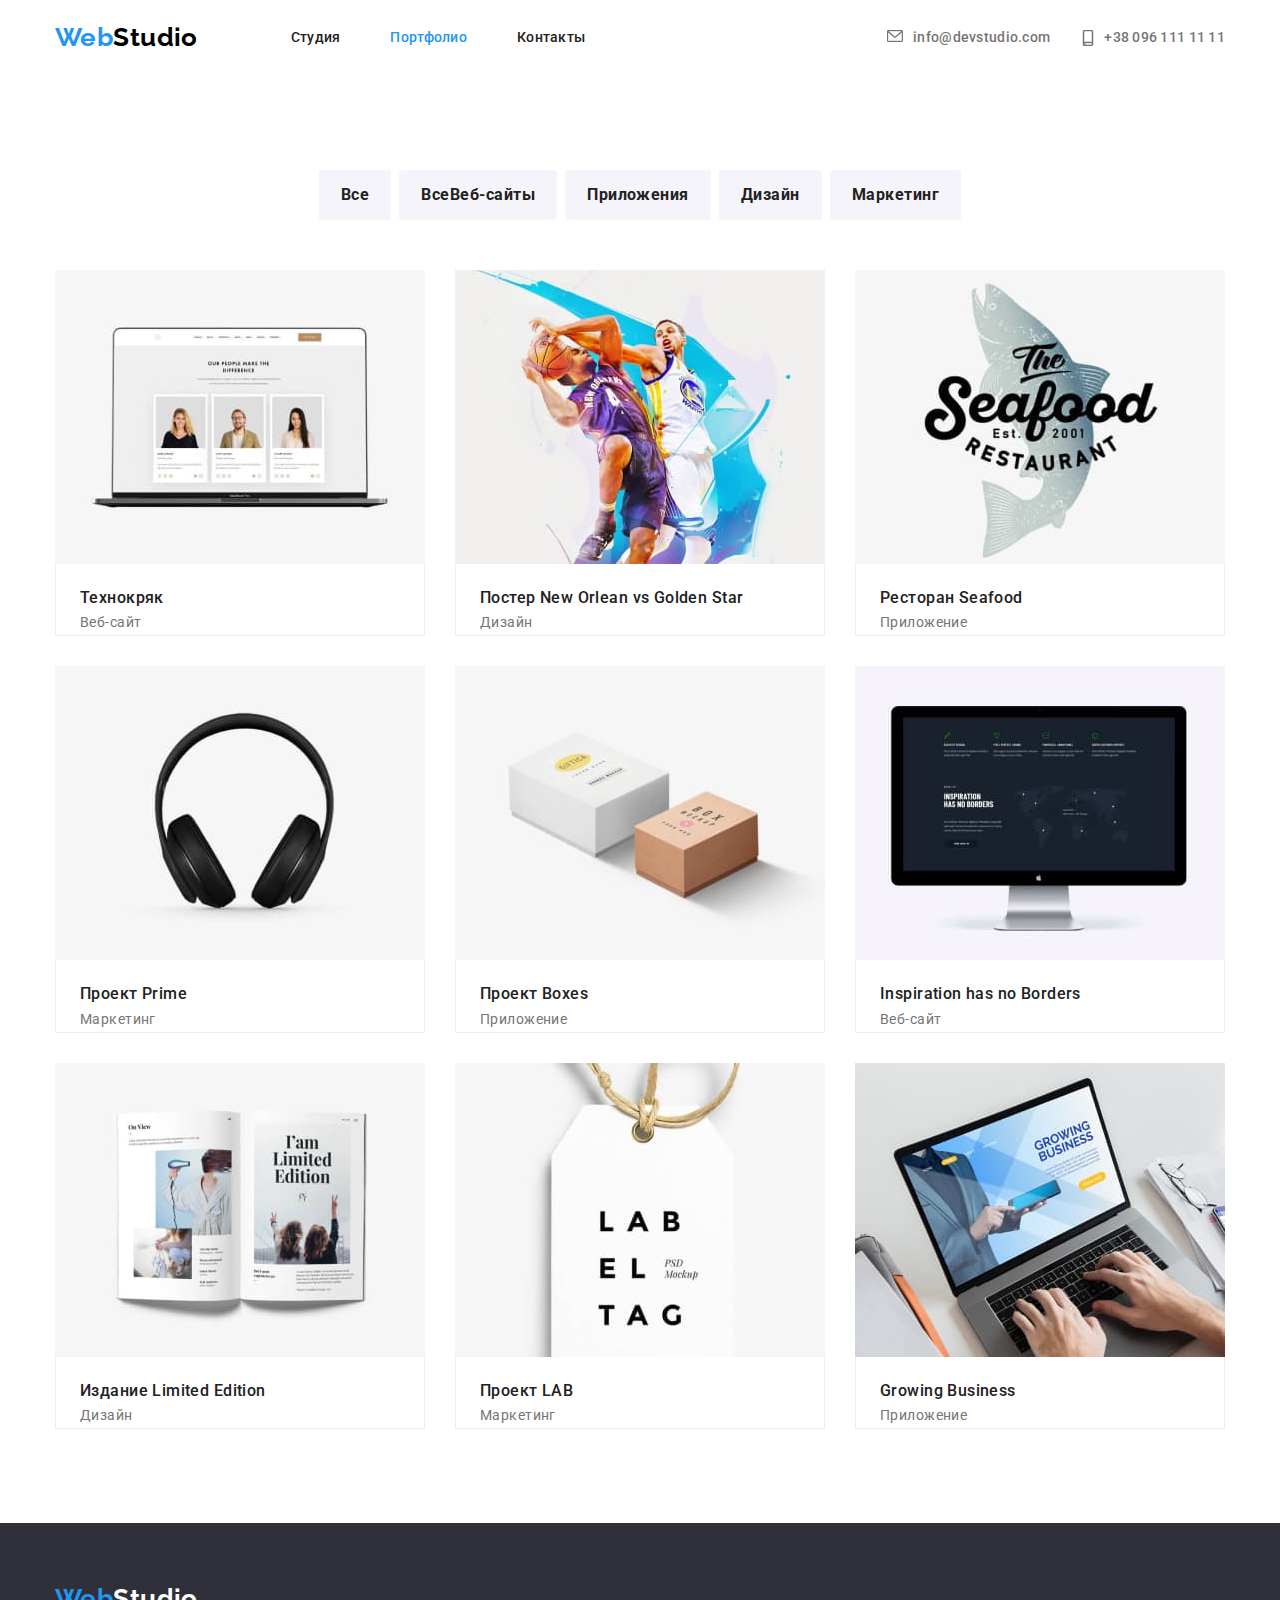
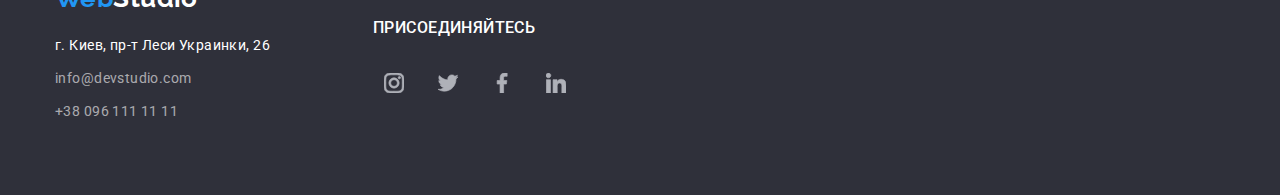
==== portfolio.html @ e7974164 "homework-4" ====
<!DOCTYPE html>
<html lang="ru">

<head>
    <meta charset="UTF-8">
    <meta http-equiv="X-UA-Compatible" content="IE=edge">
    <meta name="viewport" content="width=device-width, initial-scale=1.0">
    <link rel="stylesheet" href="./css/modern-normalize.css">
    <link rel="preconnect" href="https://fonts.gstatic.com">
    <link
        href="https://fonts.googleapis.com/css2?family=Raleway:wght@700&family=Roboto:wght@400;500;700;900&display=swap"
        rel="stylesheet">
    <link rel="stylesheet" href="./css/styles.css">
    <title>Document</title>
</head>

<body>
    <!--Шапка сайта-->
    <header>
        <div class="container total-main-nav">
            <nav class="main-nav">
                <a href="./index.html" class="logo">
                    Web<span class="logo-black-part">Studio</span>
                </a>
                <ul class="navigation list">
                    <li class="item"><a href="./index.html" class="link">Студия</a></li>
                    <li class="item"><a href="./portfolio.html" class="current link">Портфолио</a></li>
                    <li class="item"><a href="" class="link">Контакты</a></li>
                </ul>
            </nav>
            <ul class=" navigation list cont">
                <li class="item icon">
                    <a href=" mailto:info@devstudio.com" class="link mail">
                        <svg class="icon-contacts">
                            <use href="./img/svg/sprite.svg#icon-mail"></use>
                        </svg>
                        info@devstudio.com</a>
                </li>
                <li class="item icon">
                    <a href="tel:+380961111111" class="link icon cellphone">
                        <svg class="icon-contacts phone">
                            <use href="./img/svg/sprite.svg#icon-smartphone"></use>
                        </svg>
                        +38 096 111 11 11</a>
                </li>
            </ul>
        </div>
    </header>

    <main>
        <section class="container">
            <h1 class="invisible-title">Портфолио</h1>
            <div class="portfolio">
                <ul class="filter-buttons list">
                    <li class="item"><button class="buttons filter" type="button">Все</button></li>
                    <li class="item"><button class="buttons filter" type="button">ВсеВеб-сайты</button></li>
                    <li class="item"><button class="buttons filter" type="button">Приложения</button></li>
                    <li class="item"><button class="buttons filter" type="button">Дизайн</button></li>
                    <li class="item"><button class="buttons filter" type="button">Маркетинг</button></li>
                </ul>
            </div>
        </section>
        <section class="container">
            <div class="projects-section">
                <h2 class=" invisible-title">Проэкты</h2>
                <ul class=" projects list">
                    <li class="item project-card">
                        <img src="img/img-1.jpg" alt="portfolio1" width="370">
                        <div class="projects-text-description">
                            <h3>Технокряк</h3>
                            <p>Веб-сайт</p>
                        </div>
                    </li>
                    <li class="item project-card">
                        <img src="img/img-2.jpg" alt="portfolio2" width="370">
                        <div class="projects-text-description">
                            <h3>Постер New Orlean vs Golden Star</h3>
                            <p>Дизайн</p>
                        </div>
                    </li>
                    <li class="item project-card">
                        <img src="img/img-3.jpg" alt="portfolio3" width="370">
                        <div class="projects-text-description">
                            <h3>Ресторан Seafood</h3>
                            <p>Приложение</p>
                        </div>
                    </li>
                    <li class="item project-card">
                        <img src="img/img-4.jpg" alt="portfolio4" width="370">
                        <div class="projects-text-description">
                            <h3>Проект Prime</h3>
                            <p>Маркетинг</p>
                        </div>
                    </li>
                    <li class="item project-card">
                        <img src="img/img-5.jpg" alt="portfolio5" width="370">
                        <div class="projects-text-description">
                            <h3>Проект Boxes</h3>
                            <p>Приложение</p>
                        </div>
                    </li>
                    <li class="item project-card">
                        <img src="img/img-6.jpg" alt="portfolio6" width="370">
                        <div class="projects-text-description">
                            <h3>Inspiration has no Borders</h3>
                            <p>Веб-сайт</p>
                        </div>
                    </li>
                    <li class="item project-card">
                        <img src="img/img-7.jpg" alt="portfolio7" width="370">
                        <div class="projects-text-description">
                            <h3>Издание Limited Edition</h3>
                            <p>Дизайн</p>
                        </div>
                    </li>
                    <li class="item project-card">
                        <img src="img/img-8.jpg" alt="portfolio8" width="370">
                        <div class="projects-text-description">
                            <h3>Проект LAB</h3>
                            <p>Маркетинг</p>
                        </div>
                    </li>
                    <li class="item project-card">
                        <img src="img/img-9.jpg" alt="portfolio9" width="370">
                        <div class="projects-text-description">
                            <h3>Growing Business</h3>
                            <p>Приложение</p>
                        </div>
                    </li>
                </ul>
            </div>
        </section>
    </main>

    <!-- футер -->
    <footer class="footer-section">
        <div class="container">
            <a class="logo" href="./index.html">
                Web<span class="logo-white-part">Studio</span>
            </a>

            <section class="footer-block">
                <address class="navigation bottom-contacts">
                    <ul class="list">
                        <li class="contacts white"><a href="https://goo.gl/maps/8h1LLdM3j7cUWd1i9" target="_blank"
                                rel="noreferrer noopener">г.
                                Киев,
                                пр-т Леси Украинки, 26</a></li>
                        <li class="contacts"><a href="mailto:info@devstudio.com">info@devstudio.com</a></li>
                        <li class="contacts"><a href="tel:+380961111111">+38 096 111 11 11</a></li>
                    </ul>
                </address>
                <section class="footer-social-links">
                    <h3>присоединяйтесь</h3>
                    <ul class="list icon-list">
                        <li>
                            <a href="#">
                                <svg class="card-icons">
                                    <use href="./img/svg/sprite.svg#icon-instagram"></use>
                                </svg>

                            </a>
                        </li>
                        <li>
                            <a href="#">
                                <svg class="card-icons">
                                    <use href="./img/svg/sprite.svg#icon-twitter"></use>
                                </svg>

                            </a>
                        </li>
                        <li>
                            <a href="#">
                                <svg class="card-icons">
                                    <use href="./img/svg/sprite.svg#icon-facebook"></use>
                                </svg>

                            </a>
                        </li>
                        <li>
                            <a href="#">
                                <svg class="card-icons">
                                    <use href="./img/svg/sprite.svg#icon-linkedin"></use>
                                </svg>
                            </a>
                        </li>
                    </ul>
                </section>
            </section>
        </div>

    </footer>
</body>

</html>
---- css/styles.css ----
:root {
  --text-color: #212121;
  --background-main: #fff;
  --background-footer: #2f303a;
  --excretion-color: #2196f3;
  --background-fon: #f5f4fa;
  --contact-color: #757575;
  --social-icon-color: #afb1b8;
}

a {
  text-decoration: none;
  color: #000;
}

ul {
  list-style: none;
}

p {
  color: #757575;
  font-weight: 400;
}

h3 {
  margin: 0;
  font-size: 16px;
  font-weight: 500;
}

h2 {
  font-weight: 700;
  font-size: 36px;
  line-height: 1.17;
}

h1 {
  font-weight: 900;
  font-size: 44px;
  line-height: 1.36;
  color: #fff;
  text-transform: uppercase;
  text-align: center;
}

img {
  display: block;
  max-width: 100%;
}

button:hover,
button:focus {
  background-color: var(--excretion-color);
  color: #fff;
}

body {
  font-family: 'roboto';
  font-size: 14px;
  line-height: 1.71;
  background-color: var(--background-main);
  color: var(--text-color);
  letter-spacing: 0.03em;
}

address {
  font-style: normal;
}

.container {
  width: 1200px;
  padding-left: 15px;
  padding-right: 15px;
  margin-left: auto;
  margin-right: auto;
}
.list {
  margin: 0;
  padding: 0;
  list-style: none;
}

.total-main-nav {
  display: flex;
}

.main-nav {
  display: flex;
  align-items: center;
}

.navigation a:hover,
.navigation a:focus {
  color: var(--excretion-color);
}

.navigation {
  display: flex;
}
.navigation .link {
  display: block;
  padding-top: 30px;
  padding-bottom: 30px;

  color: var(--text-color);
  font-weight: 500;
  line-height: 1.14;
  letter-spacing: 0.02em;
  font-style: normal;
}
.navigation .item:not(:last-child) {
  margin-right: 50px;
}

.icon-contacts {
  width: 16px;
  height: 12px;
  margin-right: 10px;
  fill: currentColor;
  stroke: currentColor;
}
.navigation .phone {
  width: 12px;
  height: 16px;
}

.icon {
  display: flex;
  justify-content: center;
  align-items: center;
}

.icon-contacts:hover,
.icon-contacts:focus {
  fill: var(--excretion-color);
  stroke: var(--excretion-color);
}

.cont .link {
  display: flex;
  color: var(--contact-color);
}

.cont {
  margin-left: auto;
}

.cont .item:first-child {
  margin-right: 32px;
}

.hero {
  width: 1600px;
  height: 600px;
  text-align: center;
  padding-top: 200px;
  padding-bottom: 200px;
  margin-left: auto;
  margin-right: auto;
  /* background-color: var(--background-footer); */
  background-image: linear-gradient(
    to right,
    rgba(47, 48, 58, 0.4),
    rgba(47, 48, 58, 0.4)
  );
  background-image: url(../img/background-Img.jpg);
}
.hero-title {
  margin: 0;
  margin-bottom: 35px;
}

.hero .buttons {
  color: #fff;
}

/* head */

.buttons {
  background-color: #2196f3;
  color: var(--text-color);
  cursor: pointer;
  font-family: inherit;
  font-size: 16px;
  line-height: 1.87;
  font-weight: 700;
  letter-spacing: 0.06em;
  width: 200px;
  height: 50px;
}

.logo {
  display: flex;
  font-family: Raleway;
  font-weight: 700;
  font-size: 26px;
  line-height: 1.2;
  color: var(--excretion-color);
  margin-right: 93px;
}
.logo-black-part {
  color: #000000;
}
.logo-white-part {
  color: #ffffff;
}

.navigation .current {
  color: var(--excretion-color);
}

.invisible-title {
  display: none;
}

.featur {
  padding-top: 78px;
}

.features {
  display: flex;
}

.features .item {
  width: 270px;
}
.features .item:not(:last-child) {
  margin-right: 30px;
}

.features > li > h3 {
  margin-top: 0;
  margin-bottom: 10px;
  line-height: 1.14;
  text-transform: uppercase;
}
.features p {
  margin-top: 0;
  margin-bottom: 0;
}

.img-features::before {
  content: '';
  display: block;
  height: 120px;
  background-size: contain;
  background-repeat: no-repeat;
  background-position: center;
  margin-bottom: 30px;
  background-color: var(--background-fon);
}

.icon-antenna::before {
  background-size: 70px;
  background-image: url(../img/svg/antenna.svg);
}

.icon-clock::before {
  background-size: 70px;
  background-image: url(../img/svg/clock.svg);
}

.icon-diagram::before {
  background-size: 70px;
  background-image: url(../img/svg/diagram.svg);
}

.icon-astronaut::before {
  background-size: 70px;
  background-image: url(../img/svg/astronaut.svg);
}

.what-we-do .title {
  margin: 0;
  margin-bottom: 50px;
  text-align: center;
}

.what-we-do .content {
  display: flex;
  flex-wrap: wrap;
}

.what-we-do .item:not(:last-child) {
  margin-right: 30px;
}
.what-we-do {
  padding-top: 94px;
  padding-bottom: 94px;
}

.our-team {
  background-color: var(--background-fon);
  padding-bottom: 94px;
}

.our-team h3,
p {
  margin-top: 0;
  margin-bottom: 0;
}

.our-team .title {
  margin: 0;
  padding-top: 94px;
  margin-bottom: 50px;
  text-align: center;
}

.our-team .team-card {
  display: flex;
  flex-wrap: wrap;
  font-size: 16px;
  line-height: 1.2;
}

.our-team .item:not(:last-child) {
  margin-right: 30px;
}

.our-team h3 {
  margin-bottom: 10px;
}

.card-text {
  margin-top: 30px;
  margin-bottom: 30px;
  text-align: center;
}

.card {
  border-radius: 0px 0px 4px 4px;
  box-shadow: 0px 1px 3px rgba(0, 0, 0, 0.12), 0px 1px 1px rgba(0, 0, 0, 0.14),
    0px 2px 1px rgba(0, 0, 0, 0.2);
}

/* .card:hover {
  box-shadow: 0px 1px 3px rgba(0, 0, 0, 0.12), 0px 1px 1px rgba(0, 0, 0, 0.14),
    0px 2px 1px rgba(0, 0, 0, 0.2);
} */
.icon-list {
  display: flex;
  margin-left: 32px;
  margin-right: 32px;
  margin-bottom: 30px;
}

.icon-list a {
  display: flex;
  border-radius: 50%;
  width: 44px;
  height: 44px;
  justify-content: center;
  align-items: center;
  fill: var(--social-icon-color);
  stroke: var(--social-icon-color);
}

.icon-list li:not(:last-child) {
  margin-right: 10px;
}

.card-icons {
  width: 20px;
  height: 20px;
}

.icon-list a:hover,
.icon-list a:focus,
.card-icons:hover,
.card-icons:focus {
  background-color: var(--excretion-color);
  fill: var(--background-main);
  stroke: var(--background-main);
}

.our-team .card {
  background-color: var(--background-main);
}

.our-clients {
  padding-bottom: 94px;
}

.our-clients .title {
  margin: 0;
  text-align: center;
  padding-top: 94px;
  margin-bottom: 50px;
}

.clients-list {
  display: flex;
}

.clients-list .item {
  display: flex;
  border: 1px solid var(--social-icon-color);
  border-radius: 4px;
  width: 170px;
}

.clients-list .item:not(:last-child) {
  margin-right: 30px;
}

.company-logo {
  box-sizing: content-box;
  padding-top: 16px;
  padding-bottom: 16px;
  padding-right: 32px;
  padding-left: 32px;
  width: 106px;
  height: 60px;
  fill: var(--social-icon-color);
  cursor: pointer;
}

.clients-list .item:hover,
.clients-list .item:focus,
.company-logo:hover,
.company-logo:focus {
  fill: var(--excretion-color);
  border-color: var(--excretion-color);
}

.filter-buttons {
  display: flex;
  justify-content: center;
  margin-bottom: 50px;
}

.portfolio .item:not(:last-child) {
  margin-right: 8px;
}

.portfolio {
  padding-top: 94px;
}

.filter {
  width: fit-content;
  background-color: var(--background-fon);
  letter-spacing: 0.03em;
  line-height: 26px;
  padding-top: 6px;
  padding-bottom: 6px;
  padding-left: 22px;
  padding-right: 22px;
  border-radius: 4%;
  border: none;
}

.projects > li > p {
  line-height: 1.87;
}

.projects > li > h3 {
  letter-spacing: 0.06em;
  line-height: 2;
  margin: 0;
}

.projects {
  display: flex;
  flex-wrap: wrap;
}

.projects .item:not(:nth-child(3n)) {
  margin-right: 30px;
}

.projects .item:not(:nth-last-child(-n + 3)) {
  margin-bottom: 30px;
}

.projects-text-description {
  padding-top: 20px;
  padding-left: 24px;
  padding-right: 24px;
  border-right: 1px solid #eee;
  border-bottom: 1px solid #eee;
  border-left: 1px solid #eee;
}

.projects-section {
  padding-bottom: 94px;
}

.project-card:hover {
  box-shadow: 0px 1px 1px rgba(0, 0, 0, 0.12), 0px 4px 4px rgba(0, 0, 0, 0.06),
    1px 4px 6px rgba(0, 0, 0, 0.16);
}

footer {
  background-color: var(--background-footer);
}

.footer-section {
  display: flex;
  padding-top: 60px;
  padding-bottom: 60px;
}

.footer-social-links {
  display: flex;
  flex-direction: column;
  color: white;
  text-transform: uppercase;
  margin-left: 70px;
}

.footer-social-links h3 {
  margin-left: 33px;
  margin-bottom: 20px;
}

.footer-block {
  display: flex;
  flex-direction: row;
}

.bottom-contacts {
  margin-top: 20px;
}

.navigation .white a {
  color: #fff;
}

.contacts a {
  color: rgba(255, 255, 255, 0.6);
}

.footer-icons {
  fill: var(--background-main);
  stroke: var(--background-main);
}

.contacts:not(:last-child) {
  margin-bottom: 9px;
}
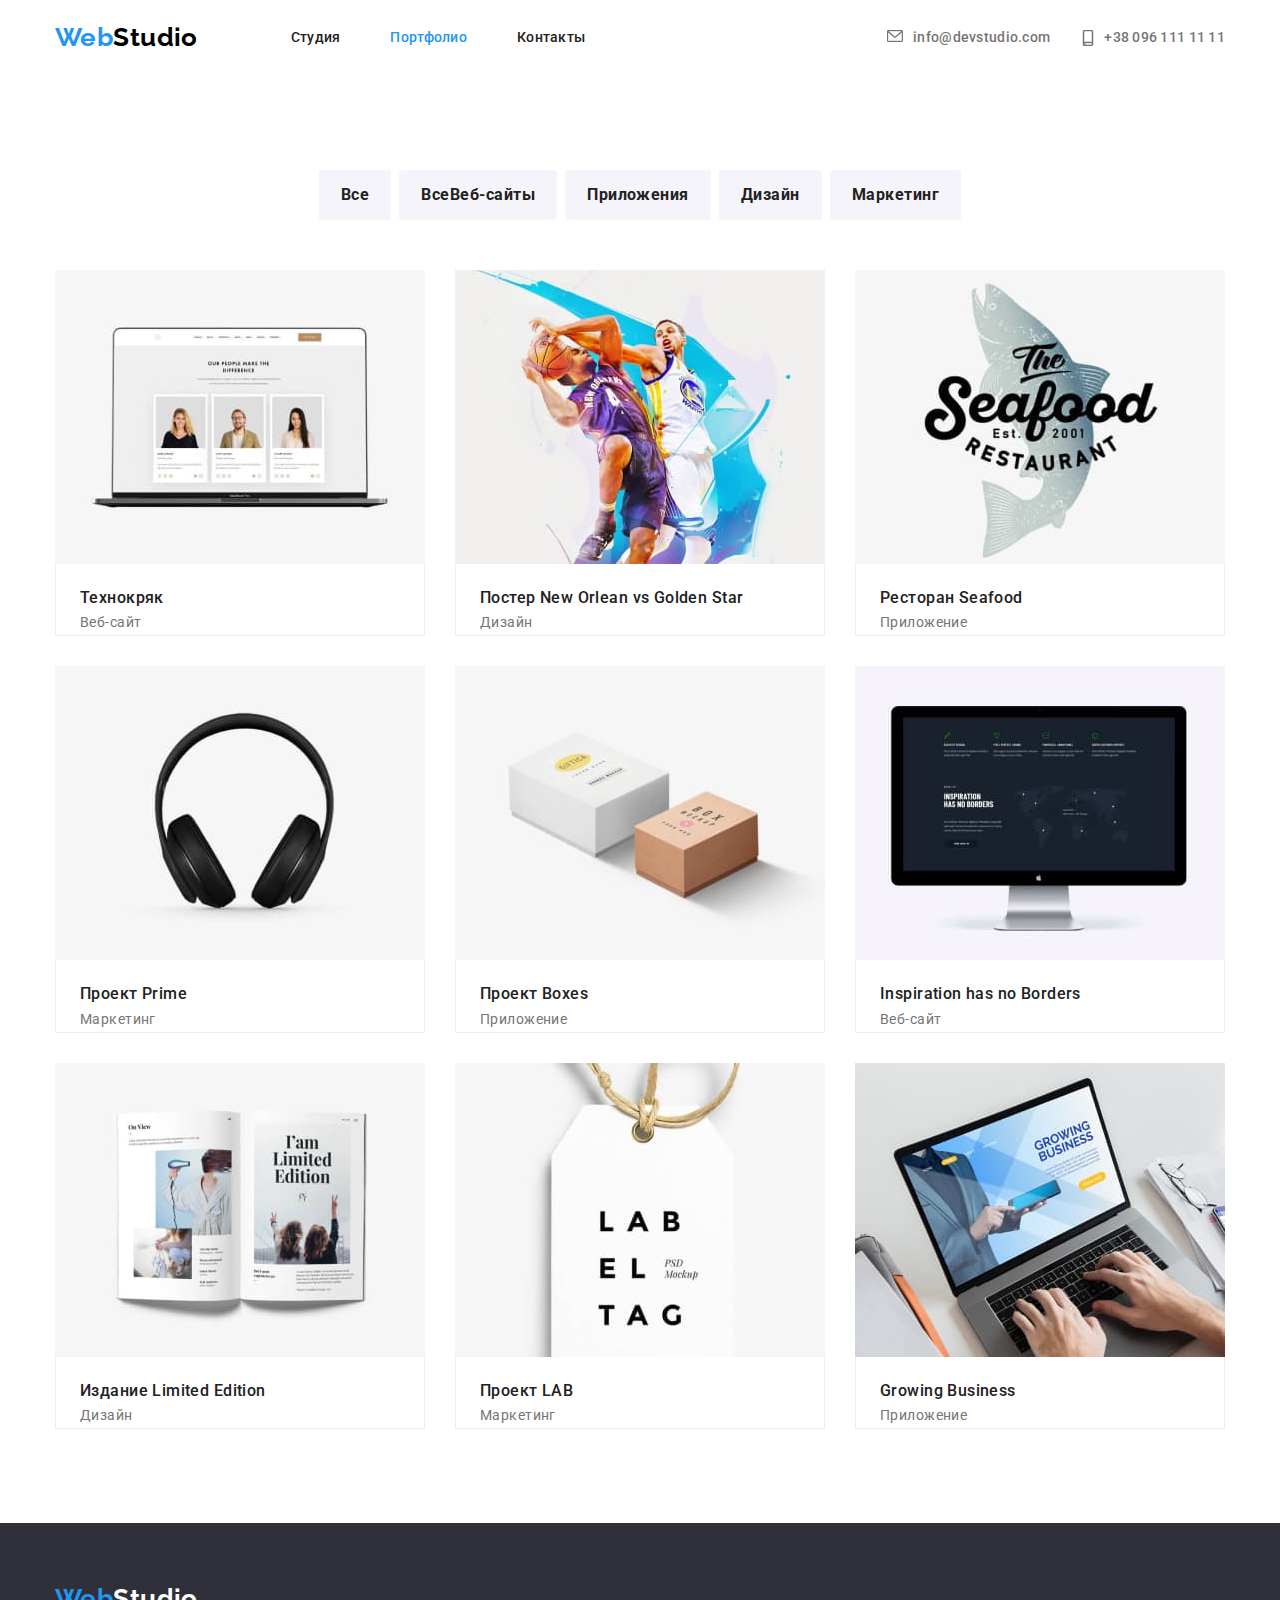
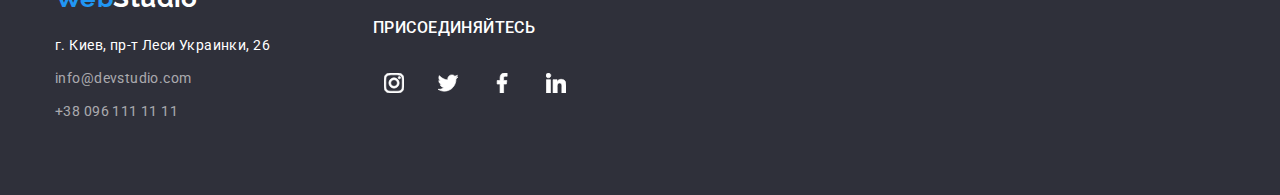
==== commit 0e079227: "homework-4" ====
--- a/portfolio.html
+++ b/portfolio.html
@@ -155,7 +155,7 @@
                     <ul class="list icon-list">
                         <li>
                             <a href="#">
-                                <svg class="card-icons">
+                                <svg class="card-icons footer-icons">
                                     <use href="./img/svg/sprite.svg#icon-instagram"></use>
                                 </svg>
 
@@ -163,7 +163,7 @@
                         </li>
                         <li>
                             <a href="#">
-                                <svg class="card-icons">
+                                <svg class="card-icons footer-icons">
                                     <use href="./img/svg/sprite.svg#icon-twitter"></use>
                                 </svg>
 
@@ -171,7 +171,7 @@
                         </li>
                         <li>
                             <a href="#">
-                                <svg class="card-icons">
+                                <svg class="card-icons footer-icons">
                                     <use href="./img/svg/sprite.svg#icon-facebook"></use>
                                 </svg>
 
@@ -179,7 +179,7 @@
                         </li>
                         <li>
                             <a href="#">
-                                <svg class="card-icons">
+                                <svg class="card-icons footer-icons">
                                     <use href="./img/svg/sprite.svg#icon-linkedin"></use>
                                 </svg>
                             </a>
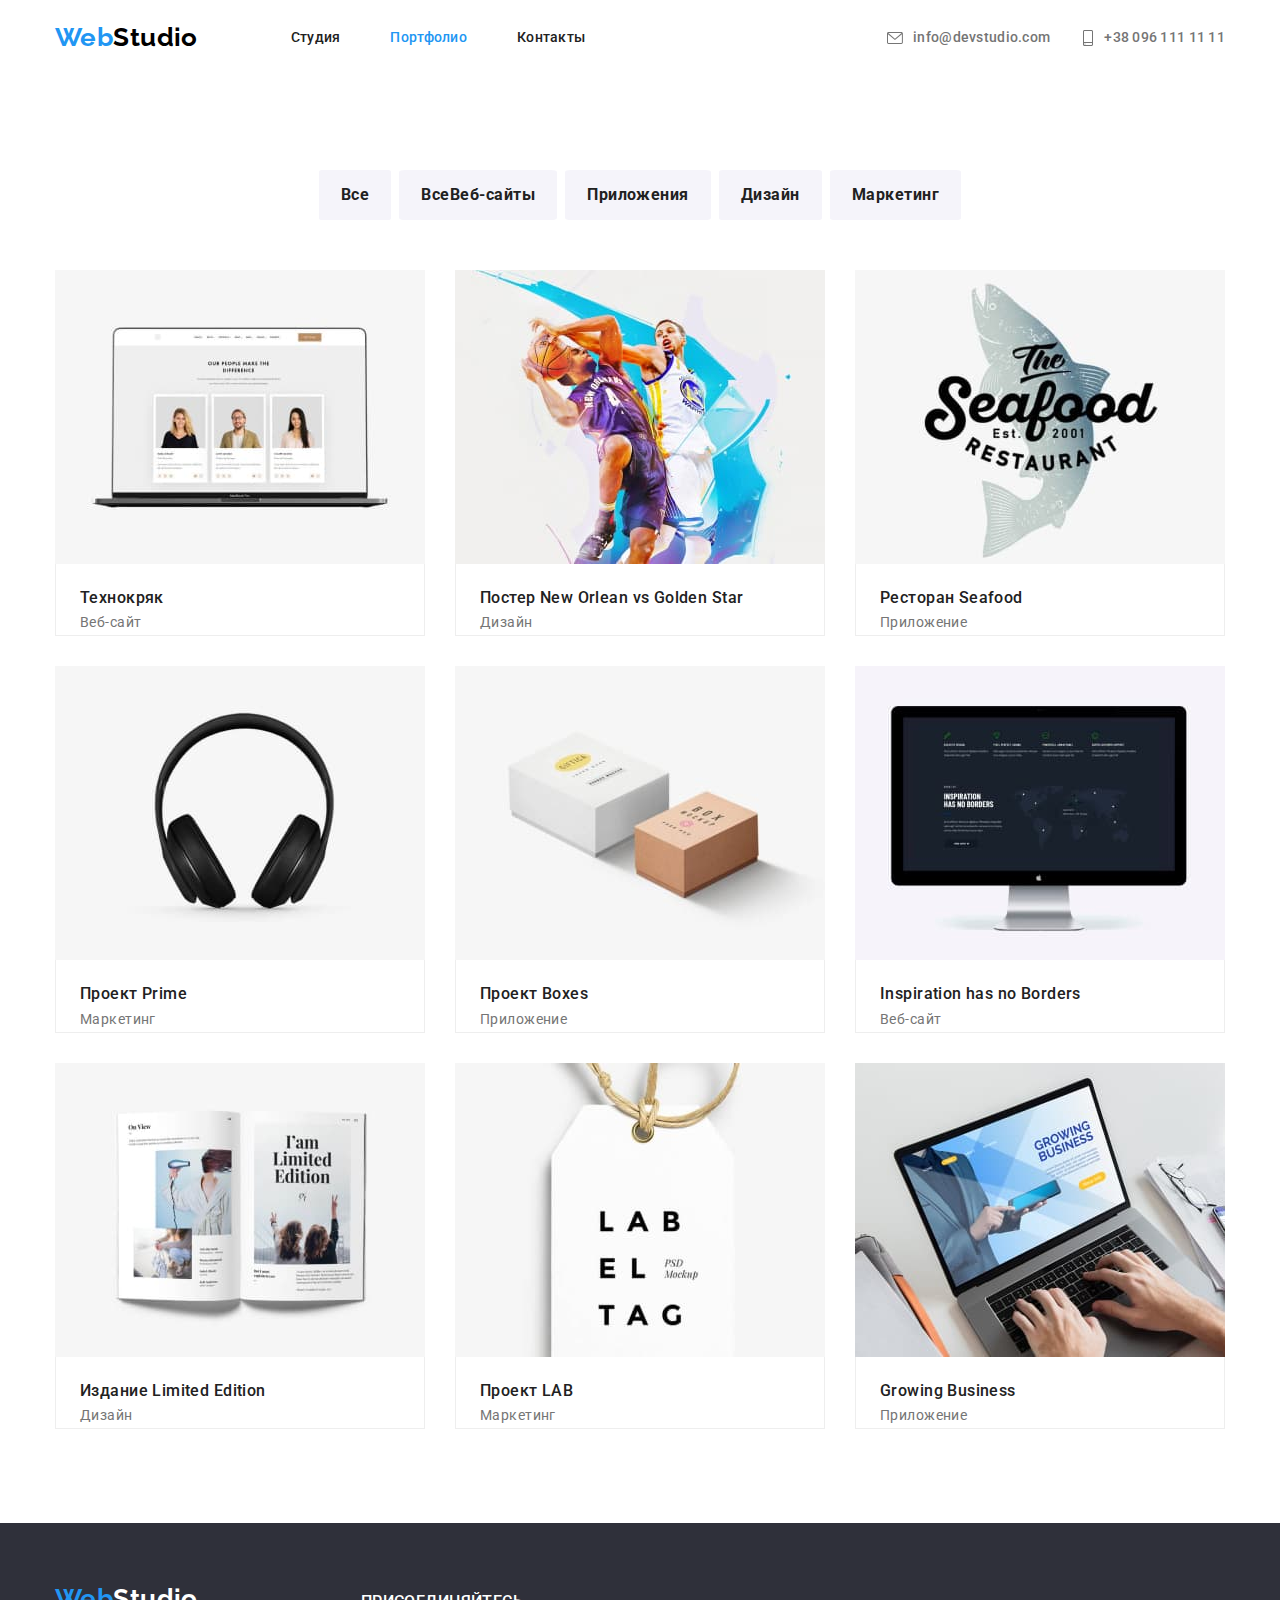
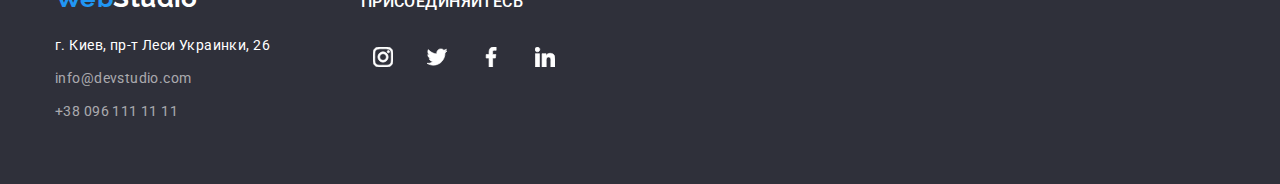
==== commit ad203bcc: "homework-4" ====
--- a/portfolio.html
+++ b/portfolio.html
@@ -134,12 +134,12 @@
 
     <!-- футер -->
     <footer class="footer-section">
-        <div class="container">
-            <a class="logo" href="./index.html">
-                Web<span class="logo-white-part">Studio</span>
-            </a>
 
-            <section class="footer-block">
+        <div class="container footer-block">
+            <div>
+                <a class="logo" href="./index.html">
+                    Web<span class="logo-white-part">Studio</span>
+                </a>
                 <address class="navigation bottom-contacts">
                     <ul class="list">
                         <li class="contacts white"><a href="https://goo.gl/maps/8h1LLdM3j7cUWd1i9" target="_blank"
@@ -149,45 +149,48 @@
                         <li class="contacts"><a href="mailto:info@devstudio.com">info@devstudio.com</a></li>
                         <li class="contacts"><a href="tel:+380961111111">+38 096 111 11 11</a></li>
                     </ul>
-                </address>
-                <section class="footer-social-links">
-                    <h3>присоединяйтесь</h3>
-                    <ul class="list icon-list">
-                        <li>
-                            <a href="#">
-                                <svg class="card-icons footer-icons">
-                                    <use href="./img/svg/sprite.svg#icon-instagram"></use>
-                                </svg>
+            </div>
+            </address>
+            <div class="footer-social-links">
+                <h3>присоединяйтесь</h3>
+                <ul class="list icon-list footer-list-icon">
+                    <li>
+                        <a href="#">
+                            <svg class="card-icons footer-icons">
+                                <use href="./img/svg/sprite.svg#icon-instagram"></use>
+                            </svg>
 
-                            </a>
-                        </li>
-                        <li>
-                            <a href="#">
-                                <svg class="card-icons footer-icons">
-                                    <use href="./img/svg/sprite.svg#icon-twitter"></use>
-                                </svg>
+                        </a>
+                    </li>
+                    <li>
+                        <a href="#">
+                            <svg class="card-icons footer-icons">
+                                <use href="./img/svg/sprite.svg#icon-twitter"></use>
+                            </svg>
 
-                            </a>
-                        </li>
-                        <li>
-                            <a href="#">
-                                <svg class="card-icons footer-icons">
-                                    <use href="./img/svg/sprite.svg#icon-facebook"></use>
-                                </svg>
+                        </a>
+                    </li>
+                    <li>
+                        <a href="#">
+                            <svg class="card-icons footer-icons">
+                                <use href="./img/svg/sprite.svg#icon-facebook"></use>
+                            </svg>
 
-                            </a>
-                        </li>
-                        <li>
-                            <a href="#">
-                                <svg class="card-icons footer-icons">
-                                    <use href="./img/svg/sprite.svg#icon-linkedin"></use>
-                                </svg>
-                            </a>
-                        </li>
-                    </ul>
-                </section>
-            </section>
+                        </a>
+                    </li>
+                    <li>
+                        <a href="#">
+                            <svg class="card-icons footer-icons">
+                                <use href="./img/svg/sprite.svg#icon-linkedin"></use>
+                            </svg>
+                        </a>
+                    </li>
+                </ul>
+            </div>
         </div>
+
+    </footer>
+    </div>
 
     </footer>
 </body>
--- a/css/styles.css
+++ b/css/styles.css
@@ -117,7 +117,6 @@
   height: 12px;
   margin-right: 10px;
   fill: currentColor;
-  stroke: currentColor;
 }
 .navigation .phone {
   width: 12px;
@@ -133,11 +132,11 @@
 .icon-contacts:hover,
 .icon-contacts:focus {
   fill: var(--excretion-color);
-  stroke: var(--excretion-color);
 }
 
 .cont .link {
   display: flex;
+  align-items: center;
   color: var(--contact-color);
 }
 
@@ -157,7 +156,6 @@
   padding-bottom: 200px;
   margin-left: auto;
   margin-right: auto;
-  /* background-color: var(--background-footer); */
   background-image: linear-gradient(
     to right,
     rgba(47, 48, 58, 0.4),
@@ -334,10 +332,6 @@
     0px 2px 1px rgba(0, 0, 0, 0.2);
 }
 
-/* .card:hover {
-  box-shadow: 0px 1px 3px rgba(0, 0, 0, 0.12), 0px 1px 1px rgba(0, 0, 0, 0.14),
-    0px 2px 1px rgba(0, 0, 0, 0.2);
-} */
 .icon-list {
   display: flex;
   margin-left: 32px;
@@ -353,7 +347,6 @@
   justify-content: center;
   align-items: center;
   fill: var(--social-icon-color);
-  stroke: var(--social-icon-color);
 }
 
 .icon-list li:not(:last-child) {
@@ -371,7 +364,6 @@
 .card-icons:focus {
   background-color: var(--excretion-color);
   fill: var(--background-main);
-  stroke: var(--background-main);
 }
 
 .our-team .card {
@@ -393,31 +385,28 @@
   display: flex;
 }
 
-.clients-list .item {
+.clients-list a {
   display: flex;
   border: 1px solid var(--social-icon-color);
   border-radius: 4px;
   width: 170px;
-}
-
-.clients-list .item:not(:last-child) {
+  height: 92px;
+  align-items: center;
+  justify-content: center;
+  fill: var(--social-icon-color);
+}
+
+.clients-list li:not(:last-child) {
   margin-right: 30px;
 }
 
 .company-logo {
-  box-sizing: content-box;
-  padding-top: 16px;
-  padding-bottom: 16px;
-  padding-right: 32px;
-  padding-left: 32px;
   width: 106px;
   height: 60px;
-  fill: var(--social-icon-color);
-  cursor: pointer;
-}
-
-.clients-list .item:hover,
-.clients-list .item:focus,
+}
+
+.clients-list a:hover,
+.clients-list a:focus,
 .company-logo:hover,
 .company-logo:focus {
   fill: var(--excretion-color);
@@ -497,7 +486,6 @@
 }
 
 .footer-section {
-  display: flex;
   padding-top: 60px;
   padding-bottom: 60px;
 }
@@ -511,13 +499,12 @@
 }
 
 .footer-social-links h3 {
-  margin-left: 33px;
   margin-bottom: 20px;
 }
 
 .footer-block {
   display: flex;
-  flex-direction: row;
+  align-items: baseline;
 }
 
 .bottom-contacts {
@@ -526,6 +513,10 @@
 
 .navigation .white a {
   color: #fff;
+}
+
+.footer-list-icon {
+  margin: 0;
 }
 
 .contacts a {
